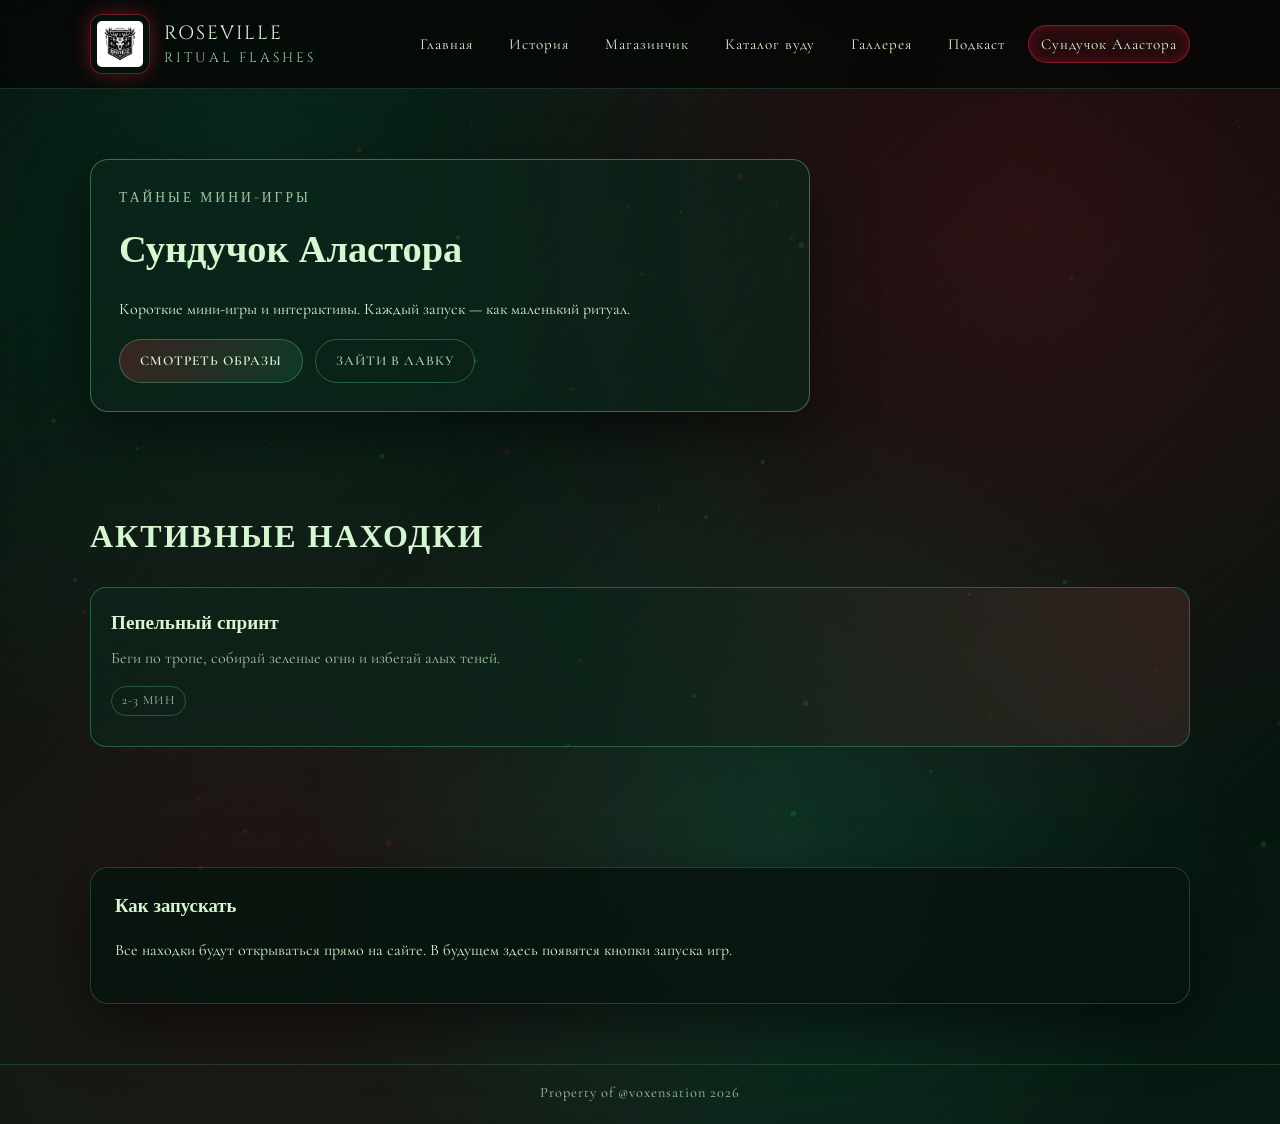
==== flashes.html @ 26833c0f "First push -" ====
<!doctype html>
<html lang="ru">
<head>
  <meta charset="utf-8" />
  <meta name="viewport" content="width=device-width, initial-scale=1" />
  <title>Roseville - Сундучок Аластора</title>
  <link rel="stylesheet" href="css/styles.css" />
</head>
<body data-page="flashes">
  <header class="site-header">
    <div class="container header-inner">
      <div class="brand">
        <img class="brand-logo" src="images/logo.png" alt="Логотип Roseville" />
        <div>
          <div class="brand-title">Roseville</div>
          <div class="ritual-label">ritual flashes</div>
        </div>
      </div>
      <nav>
        <a href="index.html" data-page="home">Главная</a>
        <a href="story.html" data-page="story">История</a>
        <a href="shop.html" data-page="shop">Магазинчик</a>
        <a href="catalog.html" data-page="catalog">Каталог вуду</a>
        <a href="gallery.html" data-page="gallery">Галлерея</a>
        
        <a href="podcast.html" data-page="podcast">Подкаст</a>
        <a href="flashes.html" data-page="flashes">Сундучок Аластора</a>
      </nav>
    </div>
  </header>

  <main>
    <section class="page-hero container">
      <div class="hero-card reveal">
        <div class="ritual-label">Тайные мини-игры</div>
        <h1 class="hero-title">Сундучок Аластора</h1>
        <p>Короткие мини-игры и интерактивы. Каждый запуск — как маленький ритуал.</p>
        <div class="cta-row">
          <a class="button" href="gallery.html">Смотреть образы</a>
          <a class="button ghost" href="shop.html">Зайти в лавку</a>
        </div>
      </div>
    </section>

    <section class="section container">
      <h2 class="section-title reveal">Активные находки</h2>
      <div class="grid">
        <div class="card reveal">
          <h3>Пепельный спринт</h3>
          <p>Беги по тропе, собирай зеленые огни и избегай алых теней.</p>
          <span class="tag">2-3 мин</span>
        </div>
      </div>
    </section>

    <section class="section container">
      <div class="panel reveal">
        <h3>Как запускать</h3>
        <p>Все находки будут открываться прямо на сайте. В будущем здесь появятся кнопки запуска игр.</p>
      </div>
    </section>
  </main>

  <footer class="footer">
    <div class="container footer-compact">Property of @voxensation 2026</div>
  </footer>

  <script src="js/main.js"></script>
</body>
</html>
---- css/styles.css ----
@import url('https://fonts.googleapis.com/css2?family=Cinzel:wght@400;600;800&family=Cormorant+Garamond:wght@400;500;600;700&display=swap');

:root {
  --ink: #d7f7d2;
  --ink-dim: #9fc6a0;
  --emerald: #2bdc8f;
  --emerald-dark: #0a8a5b;
  --moss: #0c251a;
  --moss-2: #07140e;
  --obsidian: #050806;
  --glow: rgba(34, 255, 171, 0.25);
  --blood: #5a0f20;
  --crimson: #ff2b4a;
  --ruby: #b3122d;
  --ember: rgba(255, 43, 74, 0.35);
  --sand: #9bd6b0;
  --card: rgba(12, 37, 26, 0.72);
  --card-strong: rgba(7, 20, 14, 0.9);
  --border: rgba(78, 170, 120, 0.45);
  --radius: 18px;
  --shadow: 0 20px 60px rgba(0, 0, 0, 0.55);
}

* {
  box-sizing: border-box;
}

html, body {
  margin: 0;
  padding: 0;
  font-family: 'Cormorant Garamond', 'Garamond', serif;
  color: var(--ink);
  background: var(--obsidian);
  min-height: 100%;
}

body {
  line-height: 1.6;
  background:
    radial-gradient(circle at 20% 15%, rgba(34, 255, 171, 0.12), transparent 45%),
    radial-gradient(circle at 80% 20%, rgba(255, 43, 74, 0.16), transparent 45%),
    radial-gradient(circle at 60% 75%, rgba(50, 160, 120, 0.2), transparent 40%),
    radial-gradient(circle at 20% 80%, rgba(120, 20, 35, 0.25), transparent 42%),
    linear-gradient(180deg, #050806 0%, #04100b 40%, #071b12 100%);
  position: relative;
}

body::before {
  content: '';
  position: fixed;
  inset: 0;
  background-image:
    radial-gradient(circle, rgba(255, 255, 255, 0.05) 1px, transparent 1px),
    radial-gradient(circle, rgba(255, 255, 255, 0.03) 1px, transparent 1px);
  background-size: 80px 80px, 140px 140px;
  background-position: 0 0, 40px 20px;
  opacity: 0.35;
  pointer-events: none;
  z-index: 0;
}

body::after {
  content: '';
  position: fixed;
  inset: 0;
  background: repeating-linear-gradient(
    135deg,
    rgba(34, 255, 171, 0.05),
    rgba(34, 255, 171, 0.05) 1px,
    transparent 1px,
    transparent 8px
  );
  mix-blend-mode: screen;
  opacity: 0.25;
  pointer-events: none;
  z-index: 0;
}

#sparks {
  position: fixed;
  inset: 0;
  width: 100%;
  height: 100%;
  pointer-events: none;
  z-index: 1;
  opacity: 0.6;
}

.ritual-flare {
  animation: ritualPulse 1.6s ease;
}

@keyframes ritualPulse {
  0% { filter: saturate(1) brightness(1); }
  40% { filter: saturate(1.25) brightness(1.15); }
  100% { filter: saturate(1) brightness(1); }
}

a {
  color: inherit;
  text-decoration: none;
}

img {
  max-width: 100%;
  display: block;
}

.container {
  width: min(1100px, 92vw);
  margin: 0 auto;
  position: relative;
  z-index: 1;
}

.site-header {
  position: sticky;
  top: 0;
  z-index: 3;
  backdrop-filter: blur(12px);
  background: rgba(5, 8, 6, 0.85);
  border-bottom: 1px solid rgba(78, 170, 120, 0.25);
}

.header-inner {
  display: flex;
  align-items: center;
  justify-content: space-between;
  padding: 14px 0;
  gap: 24px;
}

.brand {
  display: flex;
  align-items: center;
  gap: 14px;
  letter-spacing: 2px;
}

.brand-logo {
  width: 60px;
  height: 60px;
  border-radius: 12px;
  object-fit: contain;
  background: rgba(7, 20, 14, 0.85);
  padding: 6px;
  box-shadow: 0 0 20px rgba(255, 43, 74, 0.35);
  border: 1px solid rgba(255, 43, 74, 0.4);
}

.brand-title {
  font-family: 'Cinzel', 'Times New Roman', serif;
  font-size: 1.2rem;
  text-transform: uppercase;
}

nav {
  display: flex;
  flex-wrap: wrap;
  gap: 10px;
  font-size: 0.95rem;
  letter-spacing: 1px;
}

nav a {
  padding: 6px 12px;
  border-radius: 999px;
  border: 1px solid transparent;
  transition: 0.3s ease;
}

nav a.active,
nav a:hover {
  border-color: rgba(255, 43, 74, 0.45);
  background: rgba(255, 43, 74, 0.12);
  box-shadow: inset 0 0 12px rgba(255, 43, 74, 0.22);
}

.hero {
  padding: 90px 0 60px;
  display: grid;
  grid-template-columns: repeat(auto-fit, minmax(260px, 1fr));
  gap: 40px;
  align-items: center;
}

.hero-card {
  background: var(--card);
  padding: 28px;
  border-radius: var(--radius);
  border: 1px solid var(--border);
  box-shadow: var(--shadow);
  position: relative;
}

.hero-card::before {
  content: '';
  position: absolute;
  inset: -1px;
  border-radius: inherit;
  border: 1px solid rgba(255, 255, 255, 0.08);
  pointer-events: none;
}

.ritual-label {
  font-family: 'Cinzel', 'Times New Roman', serif;
  letter-spacing: 3px;
  text-transform: uppercase;
  color: var(--ink-dim);
  font-size: 0.85rem;
}

.hero-title {
  font-family: 'Cinzel', 'Times New Roman', serif;
  font-size: clamp(2.2rem, 3vw, 3.5rem);
  margin: 10px 0 12px;
}

.hero-title span {
  color: var(--crimson);
}

.hero p {
  margin: 0 0 18px;
  font-size: 1.1rem;
}

.cta-row {
  display: flex;
  flex-wrap: wrap;
  gap: 12px;
}

.button {
  display: inline-flex;
  align-items: center;
  gap: 8px;
  padding: 10px 20px;
  border-radius: 999px;
  border: 1px solid var(--border);
  background: linear-gradient(120deg, rgba(255, 43, 74, 0.2), rgba(45, 217, 147, 0.12));
  color: var(--ink);
  font-weight: 600;
  letter-spacing: 1px;
  text-transform: uppercase;
  font-size: 0.85rem;
  transition: 0.3s ease;
}

.button:hover {
  transform: translateY(-2px);
  box-shadow: 0 10px 30px rgba(0, 0, 0, 0.4);
}

.button.ghost {
  background: transparent;
  color: var(--ink-dim);
}

.section {
  padding: 60px 0;
}

.section-title {
  font-family: 'Cinzel', 'Times New Roman', serif;
  font-size: 2rem;
  margin: 0 0 24px;
  text-transform: uppercase;
  letter-spacing: 2px;
}

.grid {
  display: grid;
  grid-template-columns: repeat(auto-fit, minmax(230px, 1fr));
  gap: 20px;
}

.nav-grid {
  grid-template-columns: repeat(3, minmax(0, 1fr));
}

.card-link {
  display: block;
}

.card-link:hover {
  transform: translateY(-2px);
}

@media (max-width: 900px) {
  .nav-grid {
    grid-template-columns: repeat(2, minmax(0, 1fr));
  }
}

@media (max-width: 620px) {
  .nav-grid {
    grid-template-columns: 1fr;
  }
}
.marketplace-grid {
  display: grid;
  grid-template-columns: minmax(0, 1fr) minmax(260px, 320px);
  gap: 24px;
  align-items: start;
}

.product-grid {
  display: grid;
  grid-template-columns: repeat(auto-fit, minmax(220px, 1fr));
  gap: 18px;
}

.product-card {
  background: var(--card);
  border-radius: 16px;
  padding: 18px;
  border: 1px solid rgba(255, 43, 74, 0.35);
  position: relative;
  min-height: 160px;
}

.product-card h3 {
  margin: 0 0 8px;
  font-family: 'Cinzel', 'Times New Roman', serif;
  font-size: 1.1rem;
}

.product-card p {
  margin: 0 0 16px;
  color: var(--ink-dim);
}

.product-footer {
  display: flex;
  align-items: center;
  justify-content: space-between;
  gap: 12px;
}

.product-price {
  font-family: 'Cinzel', 'Times New Roman', serif;
  letter-spacing: 1px;
  color: var(--ink);
}

.button.small {
  padding: 8px 14px;
  font-size: 0.75rem;
}

.cart-panel {
  background: rgba(7, 20, 14, 0.95);
  border: 1px solid rgba(255, 43, 74, 0.4);
  border-radius: 16px;
  padding: 18px;
  box-shadow: var(--shadow);
  position: sticky;
  top: 90px;
  display: flex;
  flex-direction: column;
  max-height: 520px;
}

.cart-panel--primary {
  border-color: rgba(255, 43, 74, 0.75);
  box-shadow: 0 0 30px rgba(255, 43, 74, 0.25);
}

.cart-panel--ritual {
  border-style: dashed;
}

.cart-note {
  margin: -4px 0 12px;
  font-size: 0.9rem;
  color: var(--ink-dim);
}

.cart-panel h3 {
  margin: 0 0 12px;
  font-family: 'Cinzel', 'Times New Roman', serif;
}

.cart-items {
  display: grid;
  gap: 10px;
  max-height: 260px;
  overflow-y: auto;
  padding-right: 6px;
  scrollbar-width: thin;
}

.cart-item {
  display: grid;
  grid-template-columns: 1fr auto;
  gap: 8px;
  border-bottom: 1px dashed rgba(78, 170, 120, 0.35);
  padding-bottom: 8px;
}

.cart-item-name {
  font-size: 0.95rem;
}

.cart-item-meta {
  font-size: 0.85rem;
  color: var(--ink-dim);
}

.cart-remove {
  background: transparent;
  border: 1px solid rgba(255, 43, 74, 0.35);
  color: var(--ink);
  border-radius: 999px;
  padding: 4px 10px;
  cursor: pointer;
  font-size: 0.7rem;
}

.cart-empty {
  color: var(--ink-dim);
  font-size: 0.9rem;
  margin: 8px 0 12px;
}

.cart-summary {
  display: flex;
  justify-content: space-between;
  margin: 12px 0;
  font-family: 'Cinzel', 'Times New Roman', serif;
  letter-spacing: 1px;
}

.cart-print[disabled] {
  opacity: 0.5;
  cursor: not-allowed;
}

.cart-print {
  width: 100%;
  justify-content: center;
}

.catalog-warning {
  margin-top: 20px;
  padding: 14px 16px;
  border-radius: 14px;
  border: 1px solid rgba(255, 43, 74, 0.35);
  background: rgba(40, 10, 18, 0.45);
  color: var(--ink);
  font-size: 0.95rem;
}

.catalog-full {
  width: 100%;
}

.catalog-full-inner {
  width: min(1100px, 92vw);
  margin: 0 auto;
}

.receipt-bank,
.receipt-proof {
  color: var(--ink-dim);
  font-size: 0.95rem;
}

@media (max-width: 900px) {
  .marketplace-grid {
    grid-template-columns: 1fr;
  }

  .cart-panel {
    position: relative;
    top: auto;
  }
}

.contact-grid {
  display: grid;
  grid-template-columns: repeat(auto-fit, minmax(260px, 1fr));
  gap: 20px;
  align-items: stretch;
}

.map-frame {
  border-radius: 16px;
  border: 1px solid rgba(255, 43, 74, 0.35);
  background: rgba(7, 20, 14, 0.9);
  padding: 12px;
  box-shadow: var(--shadow);
  position: relative;
}

.map-frame img {
  width: 100%;
  height: auto;
  border-radius: 12px;
  display: block;
}

.map-frame.map-collapsed img {
  max-height: 180px;
  object-fit: cover;
  opacity: 0.85;
}

.map-toggle {
  position: absolute;
  top: 12px;
  right: 12px;
  z-index: 2;
  background: rgba(255, 43, 74, 0.2);
  border: 1px solid rgba(255, 43, 74, 0.5);
  color: var(--ink);
  padding: 6px 12px;
  border-radius: 999px;
  cursor: pointer;
  font-size: 0.75rem;
  letter-spacing: 1px;
  text-transform: uppercase;
}

.card {
  background: var(--card);
  border-radius: 16px;
  padding: 20px;
  border: 1px solid var(--border);
  position: relative;
  overflow: hidden;
  min-height: 160px;
}

.card::after {
  content: '';
  position: absolute;
  inset: 0;
  background: radial-gradient(circle at top right, rgba(255, 43, 74, 0.2), transparent 55%);
  opacity: 0.75;
  pointer-events: none;
}

.card::before,
.listing-item::before,
.gallery-item::before {
  content: 'ᚱ';
  position: absolute;
  top: 12px;
  right: 14px;
  font-family: 'Cinzel', 'Times New Roman', serif;
  font-size: 1rem;
  color: rgba(255, 43, 74, 0.35);
  opacity: 0;
  transform: translateY(-6px);
  transition: 0.4s ease;
}

.card:hover::before,
.listing-item:hover::before,
.gallery-item:hover::before {
  opacity: 1;
  transform: translateY(0);
}

.card:hover,
.listing-item:hover,
.gallery-item:hover {
  border-color: rgba(255, 43, 74, 0.5);
  box-shadow: 0 12px 40px rgba(90, 15, 32, 0.45);
}


.card h3 {
  font-family: 'Cinzel', 'Times New Roman', serif;
  margin: 0 0 8px;
  font-size: 1.2rem;
}

.card p {
  margin: 0;
  color: var(--ink-dim);
}

.tag {
  display: inline-block;
  margin-top: 14px;
  padding: 4px 10px;
  border: 1px solid rgba(78, 170, 120, 0.4);
  border-radius: 999px;
  font-size: 0.78rem;
  text-transform: uppercase;
  letter-spacing: 1px;
  color: var(--ink-dim);
}

.panel {
  background: var(--card-strong);
  border: 1px solid rgba(78, 170, 120, 0.3);
  border-radius: var(--radius);
  padding: 24px;
  box-shadow: var(--shadow);
}

.panel h3 {
  margin: 0 0 10px;
  font-family: 'Cinzel', 'Times New Roman', serif;
}

.panel ul {
  list-style: none;
  padding: 0;
  margin: 0;
  display: grid;
  gap: 10px;
}

.panel li {
  display: flex;
  justify-content: space-between;
  gap: 10px;
  border-bottom: 1px dashed rgba(78, 170, 120, 0.35);
  padding-bottom: 6px;
}

.panel li span {
  color: var(--ink-dim);
}

.banner {
  padding: 24px;
  border: 1px solid var(--border);
  border-radius: var(--radius);
  background: linear-gradient(120deg, rgba(255, 43, 74, 0.16), rgba(5, 8, 6, 0.9));
  display: grid;
  gap: 14px;
}

.banner h3 {
  margin: 0;
  font-family: 'Cinzel', 'Times New Roman', serif;
  letter-spacing: 2px;
}

.footer {
  padding: 16px 0 20px;
  border-top: 1px solid rgba(78, 170, 120, 0.25);
  color: var(--ink-dim);
  font-size: 0.9rem;
  text-align: center;
}

.footer-compact {
  letter-spacing: 1px;
}

.mood-strip {
  display: grid;
  grid-template-columns: repeat(4, 1fr);
  gap: 10px;
  margin-top: 18px;
}

.mood-strip div {
  height: 12px;
  border-radius: 999px;
}

.mood-strip div:nth-child(1) { background: #2a0a12; }
.mood-strip div:nth-child(2) { background: #5b0f22; }
.mood-strip div:nth-child(3) { background: #9d1631; }
.mood-strip div:nth-child(4) { background: #ff2b4a; }

.reveal {
  opacity: 0;
  transform: translateY(20px);
  transition: opacity 0.8s ease, transform 0.8s ease;
}

.reveal.visible {
  opacity: 1;
  transform: translateY(0);
}

.hero-art {
  position: relative;
  width: 100%;
  max-width: 520px;
  aspect-ratio: 1 / 1;
  border-radius: 24px;
  background: radial-gradient(circle at 50% 20%, rgba(255, 43, 74, 0.25), transparent 60%),
    linear-gradient(160deg, rgba(5, 8, 6, 0.6), rgba(5, 8, 6, 0.95));
  border: 1px solid rgba(255, 43, 74, 0.35);
  overflow: hidden;
  box-shadow: var(--shadow);
  margin: 0 auto;
}

.puzzle-shell {
  position: absolute;
  inset: 0;
  display: grid;
  place-items: center;
  gap: 10px;
  padding: 18px;
  text-align: center;
  font-family: 'Cinzel', 'Times New Roman', serif;
  letter-spacing: 4px;
}

.puzzle-header {
  font-size: 0.95rem;
  letter-spacing: 4px;
  color: var(--ink-dim);
}

.puzzle-grid {
  width: 86%;
  aspect-ratio: 1 / 1;
  display: grid;
  grid-template-columns: repeat(4, 1fr);
  gap: 8px;
}

.puzzle-tile {
  background: rgba(7, 20, 14, 0.9);
  border: 1px solid rgba(255, 43, 74, 0.45);
  border-radius: 10px;
  display: grid;
  place-items: center;
  font-size: 1.15rem;
  color: var(--ink);
  cursor: pointer;
  transition: transform 0.2s ease, box-shadow 0.2s ease;
  position: relative;
}

.puzzle-number {
  position: absolute;
  top: 6px;
  left: 8px;
  font-size: 0.65rem;
  color: rgba(255, 255, 255, 0.6);
  letter-spacing: 1px;
}

.puzzle-check {
  background: rgba(255, 43, 74, 0.18);
  border: 1px solid rgba(255, 43, 74, 0.45);
  color: var(--ink);
  padding: 8px 16px;
  border-radius: 999px;
  cursor: pointer;
  font-family: 'Cinzel', 'Times New Roman', serif;
  letter-spacing: 2px;
  text-transform: uppercase;
  font-size: 0.75rem;
}

.puzzle-actions {
  display: flex;
  gap: 10px;
  flex-wrap: wrap;
  justify-content: center;
}

.puzzle-mix {
  background: rgba(7, 20, 14, 0.6);
  border: 1px solid rgba(255, 43, 74, 0.35);
  color: var(--ink);
  padding: 8px 16px;
  border-radius: 999px;
  cursor: pointer;
  font-family: 'Cinzel', 'Times New Roman', serif;
  letter-spacing: 2px;
  text-transform: uppercase;
  font-size: 0.75rem;
}

.puzzle-check.success {
  border-color: rgba(45, 217, 147, 0.6);
  box-shadow: 0 0 18px rgba(45, 217, 147, 0.35);
}

.puzzle-tile:hover {
  transform: translateY(-2px);
  box-shadow: 0 8px 20px rgba(90, 15, 32, 0.4);
}

.puzzle-empty {
  background: rgba(7, 20, 14, 0.3);
  border: 1px dashed rgba(255, 43, 74, 0.25);
  cursor: default;
  box-shadow: none;
}

.puzzle-menu {
  position: fixed;
  left: 50%;
  bottom: 24px;
  transform: translateX(-50%);
  display: none;
  z-index: 6;
}

.puzzle-menu.show {
  display: inline-grid;
  gap: 8px;
  justify-items: center;
}

.puzzle-menu__content {
  background: rgba(7, 20, 14, 0.9);
  border: 1px solid rgba(255, 43, 74, 0.4);
  padding: 10px 14px;
  border-radius: 10px;
  color: var(--ink);
  font-size: 0.95rem;
  letter-spacing: 1px;
  display: block;
}

.puzzle-menu__title {
  font-family: 'Cinzel', 'Times New Roman', serif;
  letter-spacing: 2px;
  text-transform: uppercase;
  font-size: 0.8rem;
  color: var(--ink-dim);
  margin-bottom: 8px;
}

.puzzle-menu__download {
  display: inline-flex;
  align-items: center;
  justify-content: center;
  padding: 8px 14px;
  border-radius: 999px;
  border: 1px solid rgba(255, 43, 74, 0.5);
  background: rgba(255, 43, 74, 0.15);
  color: var(--ink);
  font-size: 0.8rem;
  text-transform: uppercase;
  letter-spacing: 1px;
}

@keyframes spin {
  from { transform: rotate(0deg); }
  to { transform: rotate(360deg); }
}

.page-hero {
  padding: 70px 0 40px;
}

.page-hero .hero-card {
  max-width: 720px;
}

body[data-page="shop"] .page-hero .hero-card {
  max-width: 100%;
}

body[data-page="gallery"] .page-hero .hero-card,
body[data-page="podcast"] .page-hero .hero-card {
  max-width: 100%;
}

.listing {
  display: grid;
  gap: 18px;
}

.listing-item {
  display: grid;
  gap: 10px;
  padding: 18px;
  background: var(--card);
  border: 1px solid var(--border);
  border-radius: 14px;
}

.listing-item h3 {
  margin: 0;
  font-family: 'Cinzel', 'Times New Roman', serif;
}

.listing-meta {
  display: flex;
  flex-wrap: wrap;
  gap: 12px;
  color: var(--ink-dim);
  font-size: 0.95rem;
}

.badge {
  padding: 4px 12px;
  border-radius: 999px;
  border: 1px solid rgba(78, 170, 120, 0.4);
  font-size: 0.8rem;
  text-transform: uppercase;
  letter-spacing: 1px;
}

.gallery-grid {
  display: grid;
  grid-template-columns: repeat(auto-fit, minmax(180px, 1fr));
  gap: 14px;
}

.gallery-item {
  background: var(--card-strong);
  border: 1px solid rgba(78, 170, 120, 0.35);
  border-radius: 14px;
  min-height: 160px;
  position: relative;
  overflow: hidden;
}

.gallery-item::after {
  content: '';
  position: absolute;
  inset: 0;
  background: linear-gradient(180deg, transparent 40%, rgba(5, 8, 6, 0.8));
}

.gallery-item span {
  position: absolute;
  left: 12px;
  bottom: 12px;
  font-family: 'Cinzel', 'Times New Roman', serif;
  font-size: 0.95rem;
  z-index: 1;
}

.gallery-entries {
  display: grid;
  grid-template-columns: repeat(auto-fit, minmax(240px, 1fr));
  gap: 20px;
}

.gallery-entry {
  background: var(--card);
  border-radius: 16px;
  padding: 16px;
  border: 1px solid rgba(255, 43, 74, 0.35);
  display: grid;
  gap: 10px;
}

.gallery-photo {
  height: 160px;
  border-radius: 12px;
  border: 1px dashed rgba(255, 43, 74, 0.45);
  background: linear-gradient(140deg, rgba(255, 43, 74, 0.2), rgba(7, 20, 14, 0.8));
  display: grid;
  place-items: center;
  color: rgba(255, 255, 255, 0.6);
  text-transform: uppercase;
  letter-spacing: 2px;
  font-size: 0.75rem;
}

.gallery-meta {
  font-size: 0.85rem;
  color: var(--ink-dim);
  letter-spacing: 1px;
}

.gallery-entry h3 {
  margin: 0;
  font-family: 'Cinzel', 'Times New Roman', serif;
}

.gallery-entry p {
  margin: 0;
  color: var(--ink-dim);
}

@media (max-width: 760px) {
  .header-inner {
    flex-direction: column;
    align-items: flex-start;
  }

  nav {
    width: 100%;
    justify-content: flex-start;
  }

  .hero {
    padding-top: 60px;
  }
}
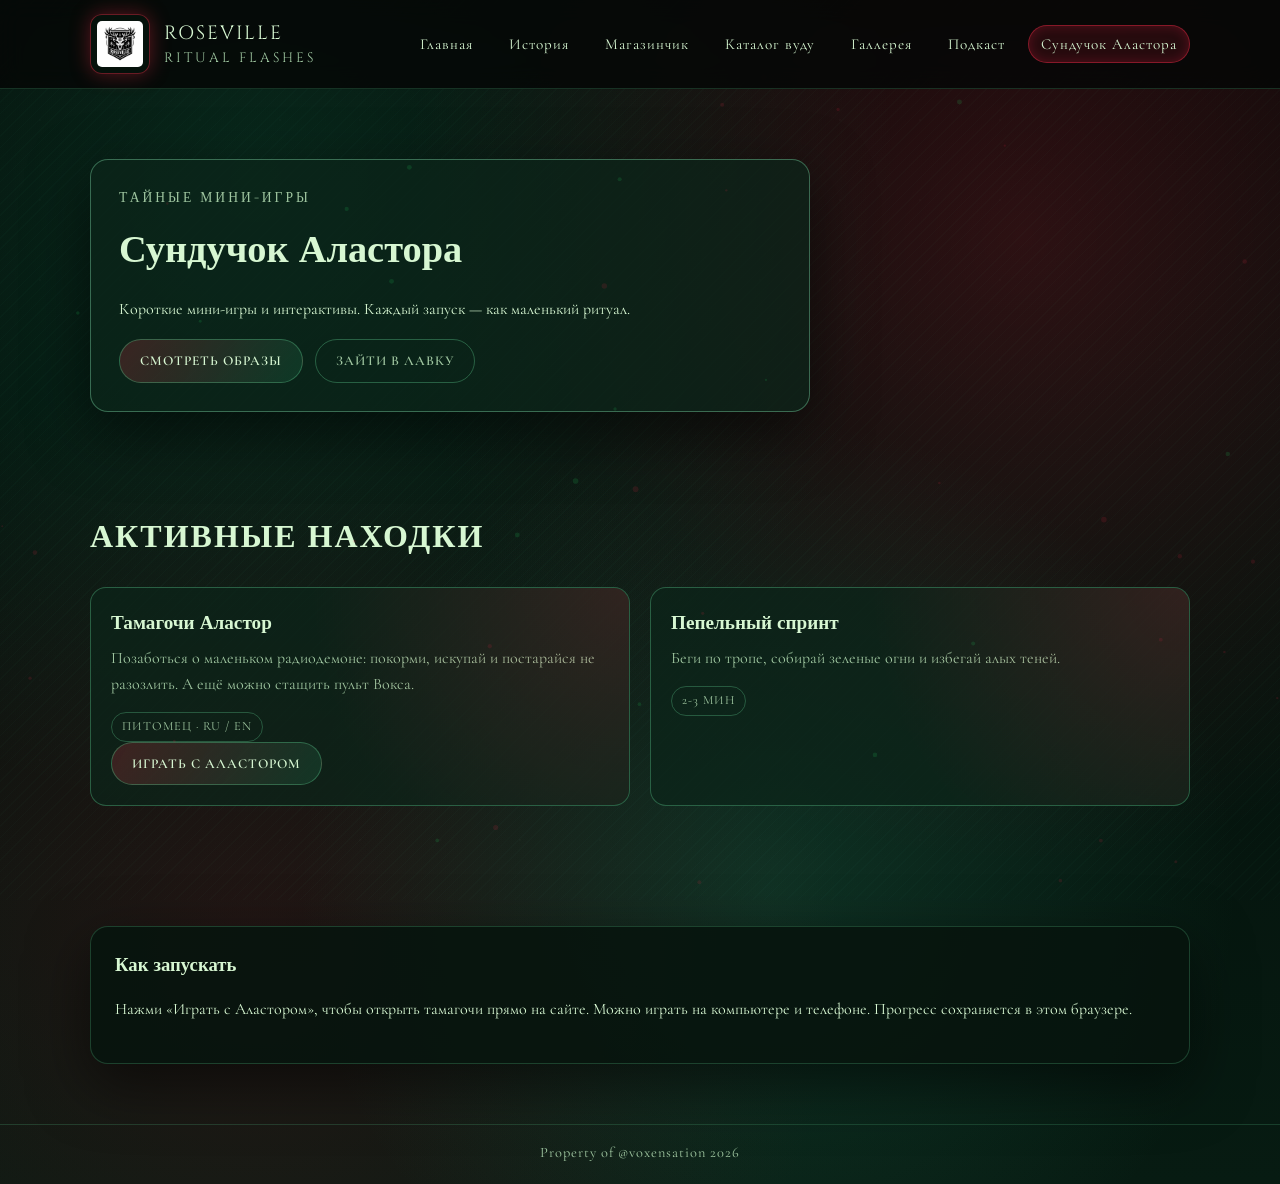
==== commit 8b8f87e1: "Add Alastor Tamagotchi to Roseville games" ====
--- a/flashes.html
+++ b/flashes.html
@@ -45,6 +45,14 @@
     <section class="section container">
       <h2 class="section-title reveal">Активные находки</h2>
       <div class="grid">
+        <article class="card reveal">
+          <h3>Тамагочи Аластор</h3>
+          <p>Позаботься о маленьком радиодемоне: покорми, искупай и постарайся не разозлить. А ещё можно стащить пульт Вокса.</p>
+          <span class="tag">питомец · RU / EN</span>
+          <div class="cta-row">
+            <a class="button" href="alcare/">Играть с Аластором</a>
+          </div>
+        </article>
         <div class="card reveal">
           <h3>Пепельный спринт</h3>
           <p>Беги по тропе, собирай зеленые огни и избегай алых теней.</p>
@@ -56,7 +64,7 @@
     <section class="section container">
       <div class="panel reveal">
         <h3>Как запускать</h3>
-        <p>Все находки будут открываться прямо на сайте. В будущем здесь появятся кнопки запуска игр.</p>
+        <p>Нажми «Играть с Аластором», чтобы открыть тамагочи прямо на сайте. Можно играть на компьютере и телефоне. Прогресс сохраняется в этом браузере.</p>
       </div>
     </section>
   </main>
